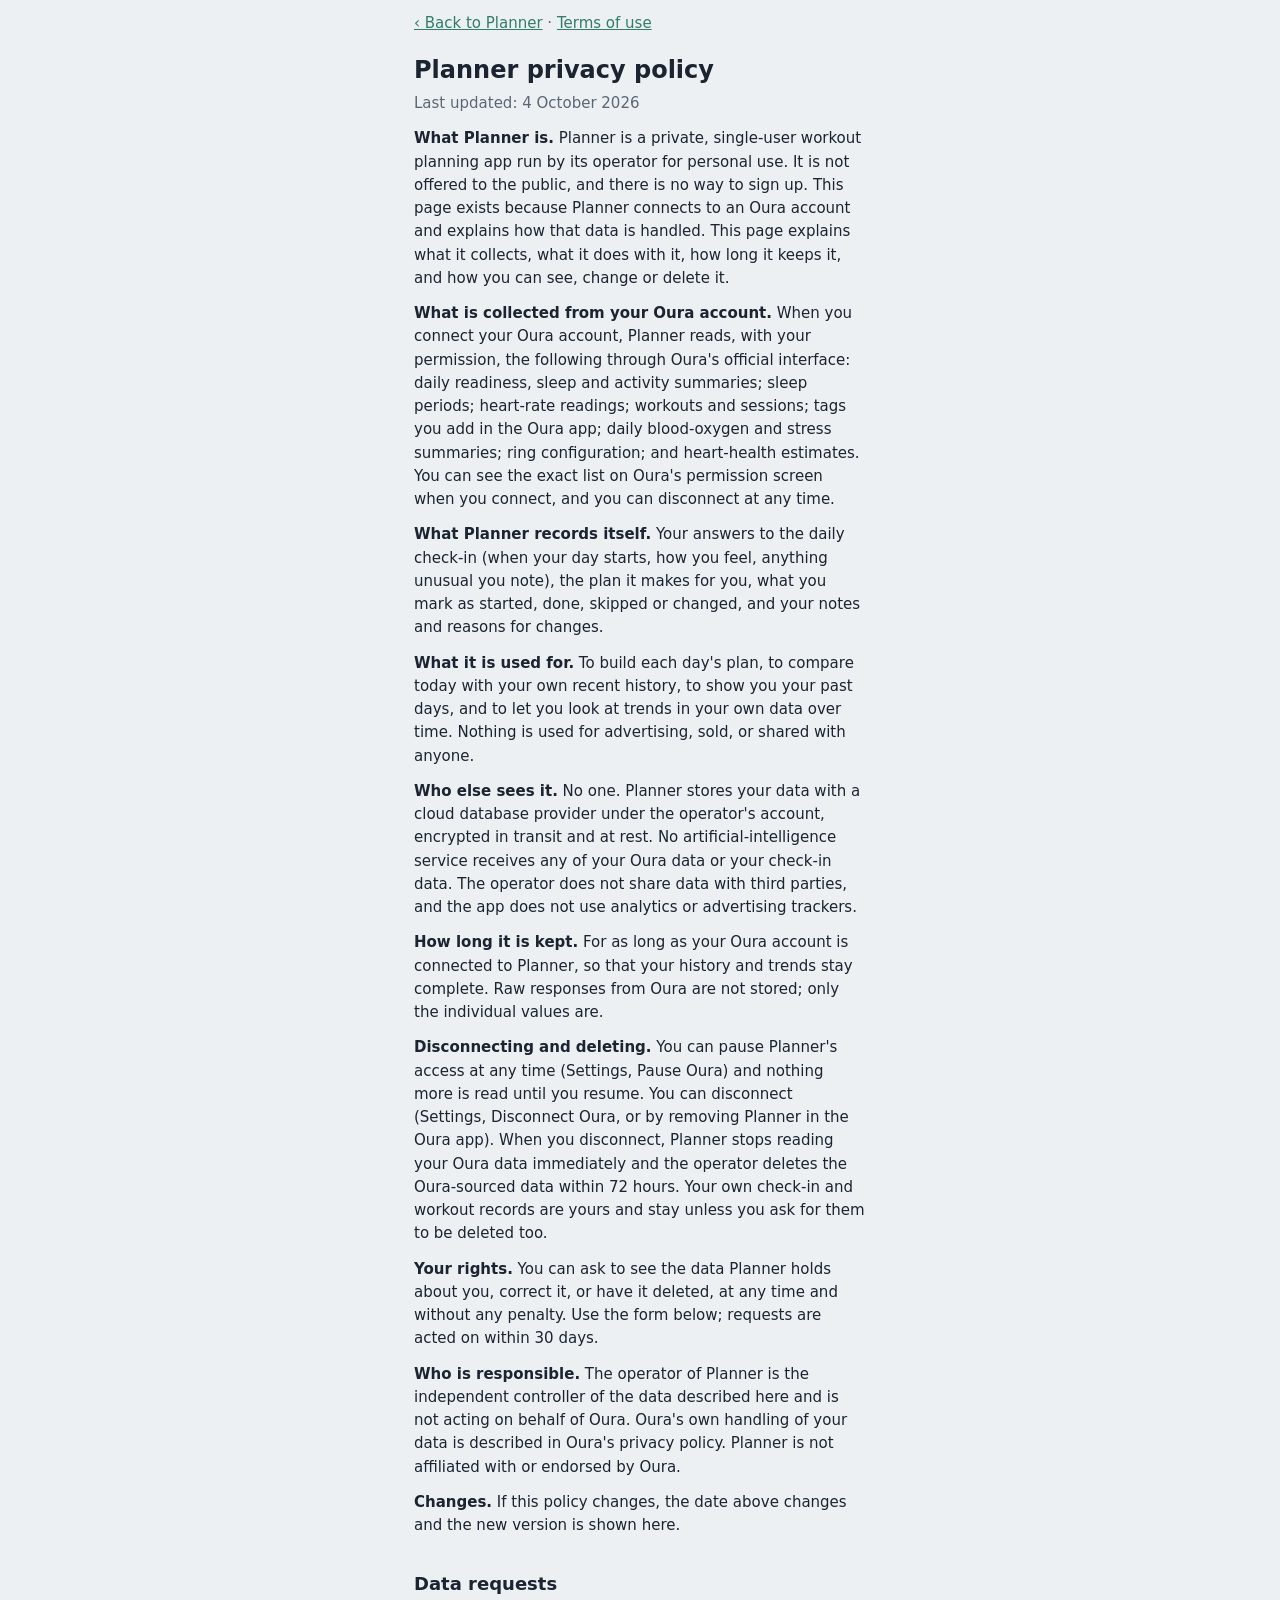
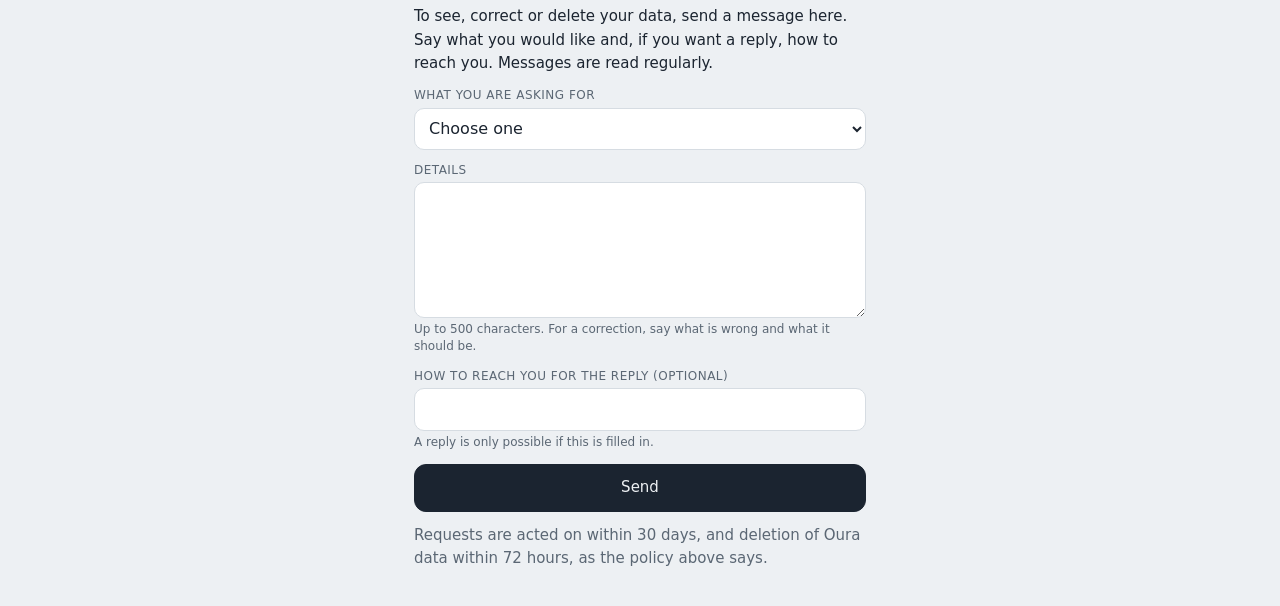
==== privacy.html @ 6c349aa3 "Privacy policy, terms of use, and the data request form Two plain pages on the app's address, with t" ====
<!doctype html>
<html lang="en">
<head>
  <meta charset="utf-8">
  <meta name="viewport" content="width=device-width, initial-scale=1, viewport-fit=cover">
  <meta name="robots" content="noindex, nofollow">
  <meta name="theme-color" content="#2F7D6B">
  <title>Planner privacy policy</title>
  <link rel="icon" href="icon.png">
  <link rel="stylesheet" href="app.css">
</head>
<body>
  <main class="app doc">
    <p class="muted"><a href="./">‹ Back to Planner</a> · <a href="terms.html">Terms of use</a></p>
    <h1>Planner privacy policy</h1>
    <p class="muted">Last updated: 4 October 2026</p>

    <p><b>What Planner is.</b> Planner is a private, single-user workout planning app run by its operator for personal use. It is not offered to the public, and there is no way to sign up. This page exists because Planner connects to an Oura account and explains how that data is handled. This page explains what it collects, what it does with it, how long it keeps it, and how you can see, change or delete it.</p>

    <p><b>What is collected from your Oura account.</b> When you connect your Oura account, Planner reads, with your permission, the following through Oura's official interface: daily readiness, sleep and activity summaries; sleep periods; heart-rate readings; workouts and sessions; tags you add in the Oura app; daily blood-oxygen and stress summaries; ring configuration; and heart-health estimates. You can see the exact list on Oura's permission screen when you connect, and you can disconnect at any time.</p>

    <p><b>What Planner records itself.</b> Your answers to the daily check-in (when your day starts, how you feel, anything unusual you note), the plan it makes for you, what you mark as started, done, skipped or changed, and your notes and reasons for changes.</p>

    <p><b>What it is used for.</b> To build each day's plan, to compare today with your own recent history, to show you your past days, and to let you look at trends in your own data over time. Nothing is used for advertising, sold, or shared with anyone.</p>

    <p><b>Who else sees it.</b> No one. Planner stores your data with a cloud database provider under the operator's account, encrypted in transit and at rest. No artificial-intelligence service receives any of your Oura data or your check-in data. The operator does not share data with third parties, and the app does not use analytics or advertising trackers.</p>

    <p><b>How long it is kept.</b> For as long as your Oura account is connected to Planner, so that your history and trends stay complete. Raw responses from Oura are not stored; only the individual values are.</p>

    <p><b>Disconnecting and deleting.</b> You can pause Planner's access at any time (Settings, Pause Oura) and nothing more is read until you resume. You can disconnect (Settings, Disconnect Oura, or by removing Planner in the Oura app). When you disconnect, Planner stops reading your Oura data immediately and the operator deletes the Oura-sourced data within 72 hours. Your own check-in and workout records are yours and stay unless you ask for them to be deleted too.</p>

    <p><b>Your rights.</b> You can ask to see the data Planner holds about you, correct it, or have it deleted, at any time and without any penalty. Use the form below; requests are acted on within 30 days.</p>

    <p><b>Who is responsible.</b> The operator of Planner is the independent controller of the data described here and is not acting on behalf of Oura. Oura's own handling of your data is described in Oura's privacy policy. Planner is not affiliated with or endorsed by Oura.</p>

    <p><b>Changes.</b> If this policy changes, the date above changes and the new version is shown here.</p>

    <h2 id="requests">Data requests</h2>
    <p>To see, correct or delete your data, send a message here. Say what you would like and, if you want a reply, how to reach you. Messages are read regularly.</p>

    <form id="request">
      <label class="fld"><span>What you are asking for</span>
        <select id="r-type" required>
          <option value="">Choose one</option>
          <option value="see">See the data held about me</option>
          <option value="correct">Correct something</option>
          <option value="delete">Delete my data</option>
          <option value="disconnect">Disconnect my Oura account</option>
          <option value="other">Something else</option>
        </select></label>
      <label class="fld"><span>Details</span>
        <textarea id="r-message" required maxlength="500" rows="5"></textarea>
        <small>Up to 500 characters. For a correction, say what is wrong and what it should be.</small></label>
      <label class="fld"><span>How to reach you for the reply (optional)</span>
        <input type="text" id="r-contact" maxlength="100" autocomplete="off">
        <small>A reply is only possible if this is filled in.</small></label>
      <div class="hp" aria-hidden="true"><label>Website <input type="text" id="r-website" tabindex="-1" autocomplete="off"></label></div>
      <button class="btn primary" type="submit">Send</button>
    </form>
    <p class="ok" id="thanks" hidden>Thank you. Your request has been received.</p>
    <p class="muted">Requests are acted on within 30 days, and deletion of Oura data within 72 hours, as the policy above says.</p>
  </main>
  <script src="config.js"></script>
  <script src="privacy.js"></script>
</body>
</html>
---- app.css ----
/* Big tap targets, readable at arm's length. */
:root{
  --bg:#EDF0F3; --surface:#FFFFFF; --surface2:#F5F7F9; --ink:#1B2430; --muted:#5B6774; --line:#D6DCE2;
  --accent:#2F7D6B; --accent-ink:#FFFFFF;
  --green:#2F7D6B; --yellow:#B7841C; --red:#B4453A;
  --green-bg:#E3F1EC; --yellow-bg:#F7EEDC; --red-bg:#F6E3E0;
  --skip:#8A94A0;
  --font:"Atkinson Hyperlegible",system-ui,-apple-system,"Segoe UI",sans-serif;
  --mono:"DM Mono",ui-monospace,SFMono-Regular,Menlo,monospace;
}
@media (prefers-color-scheme: dark){
  :root{
    --bg:#12171D; --surface:#1B222B; --surface2:#222B35; --ink:#E8ECF0; --muted:#A3ADB8; --line:#33404C;
    --accent:#4FB39B; --accent-ink:#0F1A17;
    --green:#4FB39B; --yellow:#D9A441; --red:#E06A5E;
    --green-bg:#1C3A32; --yellow-bg:#3A2F16; --red-bg:#3E1F1B;
    --skip:#7A8592;
  }
}
*{box-sizing:border-box}
html,body{margin:0;background:var(--bg);color:var(--ink);font-family:var(--font);font-size:16px;line-height:1.45;-webkit-text-size-adjust:100%}
body{padding:env(safe-area-inset-top) env(safe-area-inset-right) env(safe-area-inset-bottom) env(safe-area-inset-left)}
.app{max-width:480px;margin:0 auto;min-height:100vh;display:flex;flex-direction:column;padding:12px 14px 24px}
button:focus-visible,input:focus-visible,textarea:focus-visible{outline:2px solid var(--accent);outline-offset:2px}
button{font:inherit;color:inherit}
h1{font-size:22px;margin:0 0 6px}
.muted{color:var(--muted);font-size:13px}
.err{background:var(--red-bg);color:var(--red);padding:10px 12px;border-radius:10px;margin:8px 0;font-size:14px}
.ok{background:var(--green-bg);color:var(--green);padding:10px 12px;border-radius:10px;margin:8px 0;font-size:14px}

.top{display:flex;justify-content:space-between;align-items:center;font-family:var(--mono);font-size:12px;color:var(--muted);padding:2px 4px 10px}
.top button{background:none;border:0;color:var(--muted);font-family:var(--mono);font-size:12px;padding:6px;cursor:pointer}

.crumb{display:flex;align-items:center;gap:8px;padding:2px 2px 10px}
.crumb button{background:none;border:1px solid var(--line);border-radius:10px;padding:8px 12px;cursor:pointer;min-height:40px}
.crumb .pos{margin-left:auto;font-family:var(--mono);font-size:12px;color:var(--muted)}

.q{margin:0 0 12px}
.q .lab{font-weight:700;margin:0 0 6px}
.opts{display:grid;grid-template-columns:1fr 1fr;gap:6px}
.opts.one{grid-template-columns:1fr}
.opt{font-size:15px;min-height:44px;padding:10px;border:1px solid var(--line);border-radius:10px;background:var(--surface2);color:var(--ink);cursor:pointer;text-align:left}
.opt[aria-pressed="true"]{background:var(--ink);color:var(--bg);border-color:var(--ink)}
input.opt{font-family:var(--mono);font-size:18px}
input.opt[disabled]{opacity:.4}
.txt{width:100%;font:inherit;font-size:15px;padding:10px;border:1px solid var(--line);border-radius:10px;background:var(--surface);color:var(--ink);margin-top:6px;min-height:44px}
.shots{display:flex;gap:6px;flex-wrap:wrap;margin:4px 0 0}
.shot{flex:1;min-width:100px;border:1px dashed var(--line);border-radius:10px;padding:10px;font-size:13px;color:var(--muted);text-align:center;background:var(--surface2)}
.shot b{display:block;color:var(--ink);font-size:14px}
.thumbs{display:flex;gap:6px;flex-wrap:wrap;margin-top:6px}
.thumb{width:56px;height:96px;object-fit:cover;border-radius:8px;border:1px solid var(--line);background:var(--surface2)}
.file{display:block;margin-top:6px}

.tier{border-radius:14px;padding:12px 14px;margin:0 0 10px}
.tier.green{background:var(--green-bg);color:var(--green)}
.tier.yellow{background:var(--yellow-bg);color:var(--yellow)}
.tier.red{background:var(--red-bg);color:var(--red)}
.tier.no_data,.tier.plain{background:var(--surface2);color:var(--ink)}
.tier .t{font-weight:700;font-size:15px}
.tier .why{color:var(--ink);font-size:14px;margin-top:2px}
.total{display:flex;align-items:baseline;gap:8px;padding:4px 6px 10px;font-family:var(--mono)}
.total .n{font-size:34px;font-weight:500;line-height:1}
.total .u{color:var(--muted);font-size:14px}
.total .left{margin-left:auto;font-size:12px;color:var(--muted)}

.rows{list-style:none;margin:0;padding:0;display:flex;flex-direction:column;gap:8px}
.row{display:grid;grid-template-columns:34px 1fr auto;gap:10px;align-items:center;padding:10px 10px 10px 8px;border:1px solid var(--line);border-radius:12px;background:var(--surface);cursor:pointer;min-height:56px}
.row.cur{border-color:var(--accent)}
.row.done{opacity:.72}
.row.done .name{text-decoration:line-through;text-decoration-color:var(--accent)}
.row.skip{opacity:.55}
.row.skip .name{text-decoration:line-through;text-decoration-color:var(--skip)}
.ring{width:30px;height:30px;border-radius:50%;display:grid;place-items:center;font-family:var(--mono);font-size:11px;color:var(--muted);border:2px solid var(--line)}
.ring.full{background:var(--accent);border-color:var(--accent);color:var(--accent-ink)}
.box{width:30px;height:30px;border:2px solid var(--line);border-radius:8px;background:var(--surface2);display:grid;place-items:center;font-size:18px;color:var(--accent-ink);appearance:none;-webkit-appearance:none;margin:0;cursor:pointer}
.box:checked{background:var(--accent);border-color:var(--accent)}
.box:checked::after{content:"✓"}
.row.skip .box{border-style:dashed;background:transparent}
.row.skip .box::after{content:"–";color:var(--skip)}
.name{font-weight:700;font-size:16px}
.short{color:var(--muted);font-size:13px;margin-top:1px}
.min{font-family:var(--mono);font-size:14px;color:var(--muted)}
.extra .name{font-weight:400;font-style:italic}
.foot{margin-top:auto;padding-top:12px;display:flex;gap:8px}
.foot.wrap{flex-wrap:wrap}
.btn{font-size:15px;padding:12px 14px;border-radius:12px;border:1px solid var(--line);background:var(--surface2);color:var(--ink);cursor:pointer;flex:1;min-height:48px}
.btn.primary{background:var(--ink);color:var(--bg);border-color:var(--ink)}
.btn.accent{background:var(--accent);color:var(--accent-ink);border-color:var(--accent)}
.btn:disabled{opacity:.4;cursor:default}
.btn.sm{flex:0 0 auto;font-size:13px;padding:8px 10px;min-height:40px;border-radius:9px}

.ex{flex:1;display:flex;flex-direction:column;gap:12px}
.ex h2{font-size:24px;margin:4px 0 0}
.ex .m{font-family:var(--mono);color:var(--muted);font-size:14px}
.ex p{margin:0;font-size:17px;line-height:1.5}
.watch{background:var(--surface2);border-left:4px solid var(--accent);padding:10px 12px;border-radius:0 10px 10px 0;font-size:15px}
.watch b{display:block;font-size:12px;letter-spacing:.06em;text-transform:uppercase;color:var(--muted);margin-bottom:2px}
.dfoot{display:grid;grid-template-columns:1fr 1fr;gap:8px;margin-top:auto;padding-top:12px}
.dfoot .big{grid-column:1/-1;font-size:17px;padding:16px}
.note{width:100%;font:inherit;font-size:15px;padding:12px;border:1px solid var(--line);border-radius:12px;background:var(--surface);color:var(--ink);resize:none;min-height:70px}

.nx{display:grid;grid-template-columns:1fr auto auto;gap:8px;align-items:center;padding:10px;border:1px solid var(--line);border-radius:12px;background:var(--surface)}
.nx .name{font-size:15px}
.nx .t{font-family:var(--mono);font-size:12px;color:var(--muted)}
.nx button{font-size:13px;padding:8px 10px;border-radius:9px;border:1px solid var(--line);background:var(--surface2);color:var(--ink);cursor:pointer;min-height:40px}
.nx button.on{background:var(--accent);color:var(--accent-ink);border-color:var(--accent)}
.nx.meet{background:var(--surface2)}
.list{list-style:none;margin:0;padding:0;display:flex;flex-direction:column;gap:8px}
.list li{padding:12px;border:1px solid var(--line);border-radius:12px;background:var(--surface);cursor:pointer}
.list li .name{font-size:15px}
.home .big{font-size:17px;padding:16px}
.stack{display:flex;flex-direction:column;gap:8px}
@media (prefers-reduced-motion:no-preference){.row,.box,.btn,.opt{transition:background .15s,border-color .15s,opacity .15s}}

/* Settings, Rules */
.card{border:1px solid var(--line);border-radius:14px;padding:12px 14px;background:var(--surface);margin:0 0 10px}
.card .h{font-weight:700;font-size:15px}
.card .line{font-size:14px;margin-top:4px}
.link{font:inherit;font-size:inherit;background:none;border:0;padding:0;color:var(--accent);text-decoration:underline;cursor:pointer}
.kv{display:grid;grid-template-columns:1fr auto;gap:6px 10px;align-items:center;padding:9px 0;border-bottom:1px solid var(--line)}
.kv:last-child{border-bottom:0}
.kv .k{font-size:14px;min-width:0}
.kv .k small{display:block;color:var(--muted);font-size:12px}
.kv input{font:inherit;font-family:var(--mono);font-size:16px;width:76px;padding:8px 6px;text-align:right;border:1px solid var(--line);border-radius:8px;background:var(--surface2);color:var(--ink)}
.kv .u{font-family:var(--mono);font-size:12px;color:var(--muted);margin-left:4px}
.kv .ro{font-family:var(--mono);font-size:14px}
.kvb{white-space:nowrap}
.x{font:inherit;font-size:12px;color:var(--muted);background:none;border:1px solid var(--line);border-radius:8px;padding:8px 10px;cursor:pointer;min-height:36px}
.retired{opacity:.55}
.retired .k{text-decoration:line-through}
.tmpl,.grp{display:inline-block;font-size:11px;letter-spacing:.04em;text-transform:uppercase;color:var(--muted);border:1px solid var(--line);border-radius:999px;padding:1px 7px;margin-left:6px;vertical-align:1px;text-decoration:none}
.tabs{display:flex;gap:6px;flex-wrap:wrap;margin:0 0 10px}
.tabs button{font:inherit;font-size:13px;padding:8px 12px;border-radius:999px;border:1px solid var(--line);background:var(--surface);color:var(--ink);cursor:pointer;min-height:38px}
.tabs button[aria-pressed="true"]{background:var(--ink);color:var(--bg);border-color:var(--ink)}
.gridwrap{overflow-x:auto;margin:8px 0 10px}
.grid{border-collapse:collapse;font-size:12px;min-width:640px;background:var(--surface)}
.grid th,.grid td{border:1px solid var(--line);padding:6px;vertical-align:top;text-align:left}
.grid th{font-size:11px;letter-spacing:.04em;text-transform:uppercase;color:var(--muted);font-weight:400}
.grid td.c{cursor:pointer;min-width:84px}
.grid td.bad{background:var(--red-bg);color:var(--red)}
.cellb{font-size:11px;color:var(--muted);margin-bottom:4px}
.cellb b{display:block;font-size:12px;color:var(--ink)}
.grid .tmpl{margin-left:0}
.blk{border:1px solid var(--line);border-radius:14px;padding:10px 14px;background:var(--surface);display:flex;flex-direction:column}
.blk .nm{font-weight:700;font-size:15px}
.addset{font:inherit;font-size:13px;align-self:flex-start;background:none;border:1px solid var(--line);border-radius:8px;padding:8px 10px;cursor:pointer;color:var(--ink);min-height:38px;margin-top:6px}
.rowbtns{display:flex;gap:8px;flex-wrap:wrap;margin:0 0 10px}
.rowbtns .addset{margin-top:0}
.reason{display:flex;flex-direction:column;gap:6px;margin:10px 0 6px}
.reason input{font:inherit;font-size:16px;padding:10px;border:1px solid var(--line);border-radius:10px;background:var(--surface);color:var(--ink);width:100%;min-height:44px}
.reason input.need{border-color:var(--red)}
.tpl textarea{font:inherit;font-size:16px;width:100%;min-height:90px;padding:10px;border:1px solid var(--line);border-radius:10px;background:var(--surface);color:var(--ink);resize:vertical}
.preview{background:var(--surface2);border-left:4px solid var(--accent);padding:10px 12px;border-radius:0 10px 10px 0;font-size:15px;margin:8px 0;white-space:pre-wrap}
.hist{font-size:13px;color:var(--muted);display:flex;flex-direction:column;gap:10px}
.hist b{color:var(--ink);font-weight:400;font-size:14px}
.foot.col{flex-direction:column}
.btn.quiet{background:transparent;border-color:transparent;color:var(--muted);font-size:14px}
.btn.dark{background:var(--ink);color:var(--bg);border-color:var(--ink)}
code{font-family:var(--mono);font-size:12px}
.sheetbg{position:fixed;inset:0;background:rgba(0,0,0,.35);z-index:2}
.sheet{position:fixed;left:0;right:0;bottom:0;margin:0 auto;max-width:480px;max-height:90vh;overflow:auto;background:var(--surface);border:1px solid var(--line);border-radius:22px 22px 0 0;padding:14px 14px calc(14px + env(safe-area-inset-bottom));box-shadow:0 -8px 30px rgba(0,0,0,.18);display:none;flex-direction:column;gap:10px;z-index:3}
.sheet.on{display:flex}
.sheet .h2{font-weight:700;font-size:16px}
.sheet .acts{display:flex;gap:8px;flex-wrap:wrap}
.sheet .acts button{flex:1}
.sheet .card{margin:0}
.fld{display:flex;flex-direction:column;gap:3px;font-size:12px;color:var(--muted)}
.fld span{letter-spacing:.04em;text-transform:uppercase}
.fld input[type=text],.fld input[type=number],.fld select{font:inherit;font-size:16px;padding:9px 10px;border:1px solid var(--line);border-radius:10px;background:var(--surface);color:var(--ink);width:100%;min-height:42px}
.fld2{display:grid;grid-template-columns:1fr 1fr;gap:8px}
.mmss{display:flex;align-items:center;gap:4px;font-size:13px}
.mmss input{min-width:0}
.gchips{display:flex;flex-wrap:wrap;gap:6px}
.gchips button{font:inherit;font-size:13px;padding:8px 10px;border-radius:999px;border:1px solid var(--line);background:var(--surface);color:var(--ink);cursor:pointer;text-transform:none;letter-spacing:0}
.gchips button[aria-pressed="true"]{background:var(--accent);color:var(--accent-ink);border-color:var(--accent)}
.cellrow{display:grid;grid-template-columns:1fr auto auto auto;gap:4px;align-items:center;padding:6px 8px;border:1px solid var(--line);border-radius:10px;font-size:14px}
.cellrow button{font:inherit;font-size:13px;padding:8px 10px;border-radius:8px;border:1px solid var(--line);background:var(--surface2);color:var(--ink);cursor:pointer;min-height:36px}
.pick{display:flex;flex-direction:column;gap:4px}
.pick .pg{font-size:11px;letter-spacing:.04em;text-transform:uppercase;color:var(--muted);margin-top:4px}
.pick button{font:inherit;font-size:14px;text-align:left;padding:9px 10px;border-radius:8px;border:1px solid var(--line);background:var(--surface);color:var(--ink);cursor:pointer}
.pick button:disabled{opacity:.45;cursor:default}

/* Home */
.date{padding:2px 4px 12px}
.date .d{font-size:22px;font-weight:700}
.date .s{color:var(--muted);font-size:14px;margin-top:2px}
.ycard .big{font-weight:700;font-size:16px;margin-top:2px}
.ycard .acts{display:flex;gap:8px;margin-top:10px}
.ycard .acts button{font:inherit;font-size:14px;padding:10px;border-radius:10px;border:1px solid var(--line);background:var(--surface2);color:var(--ink);cursor:pointer;flex:1;min-height:44px}
.ycard .acts button:disabled{opacity:.45;cursor:default}
.ycard.closed{opacity:.8}
.ycard.one{display:block;width:100%;text-align:left;font:inherit;font-size:14px;color:var(--muted);cursor:pointer}
.cellrow .tmpl{margin-left:0}
.item{display:grid;grid-template-columns:1fr auto auto;gap:6px;align-items:center;padding:8px 10px;border:1px solid var(--line);border-radius:10px;font-size:15px}
.item button{font:inherit;font-size:14px;padding:9px 12px;border-radius:8px;border:1px solid var(--line);background:var(--surface2);color:var(--ink);cursor:pointer;min-height:40px}
.item button[aria-pressed="true"]{background:var(--ink);color:var(--bg);border-color:var(--ink)}

/* The block screen: exercises with their sets */
.exc .nm{display:flex;align-items:center;flex-wrap:wrap;gap:2px}
.exc .nm .link{font-weight:700;font-size:15px;color:var(--ink);text-align:left}
.exc .cue{color:var(--muted);font-size:13px;margin:2px 0 8px}
.exc.isskip{opacity:.6}
.tmpl.on{background:var(--accent);color:var(--accent-ink);border-color:var(--accent)}
.sets{list-style:none;margin:0;padding:0;display:flex;flex-direction:column;gap:6px}
.set{display:grid;grid-template-columns:34px 1fr auto;gap:8px;align-items:center;padding:7px 8px;border:1px solid var(--line);border-radius:10px;background:var(--surface)}
.set.done{background:var(--surface2)}
.set .ring{cursor:pointer;width:32px;height:32px;padding:0;font:inherit;font-family:var(--mono);font-size:12px;background:var(--surface);color:var(--muted)}
.set .ring.full{background:var(--accent);border-color:var(--accent);color:var(--accent-ink)}
.set .f{display:flex;flex-wrap:wrap;gap:6px;align-items:center;font-family:var(--mono);font-size:12px;color:var(--muted);min-width:0}
.set .f input,.set .f select{font:inherit;font-family:var(--mono);font-size:16px;padding:6px 2px;text-align:center;border:1px solid var(--line);border-radius:8px;background:var(--surface2);color:var(--ink);min-height:38px}
.set .f input{width:50px}
.set .f select{width:auto;text-align:left;padding-inline:4px;font-size:14px}
.mmss input{width:70px}

/* Privacy and terms pages */
.doc h1{font-size:24px;margin:6px 0 4px}
.doc h2{font-size:18px;margin:22px 0 8px}
.doc p{margin:0 0 12px;font-size:15px;line-height:1.55}
.doc a{color:var(--accent)}
.doc form{display:flex;flex-direction:column;gap:12px;margin:0 0 12px}
.doc .fld small{font-size:12px;color:var(--muted);text-transform:none;letter-spacing:0}
.doc .fld textarea{font:inherit;font-size:16px;padding:9px 10px;border:1px solid var(--line);border-radius:10px;background:var(--surface);color:var(--ink);width:100%;resize:vertical}
.doc [hidden]{display:none}
.hp{position:absolute;left:-9999px;width:1px;height:1px;overflow:hidden}
.links{text-align:center;margin-top:6px}
.links a{color:var(--muted)}
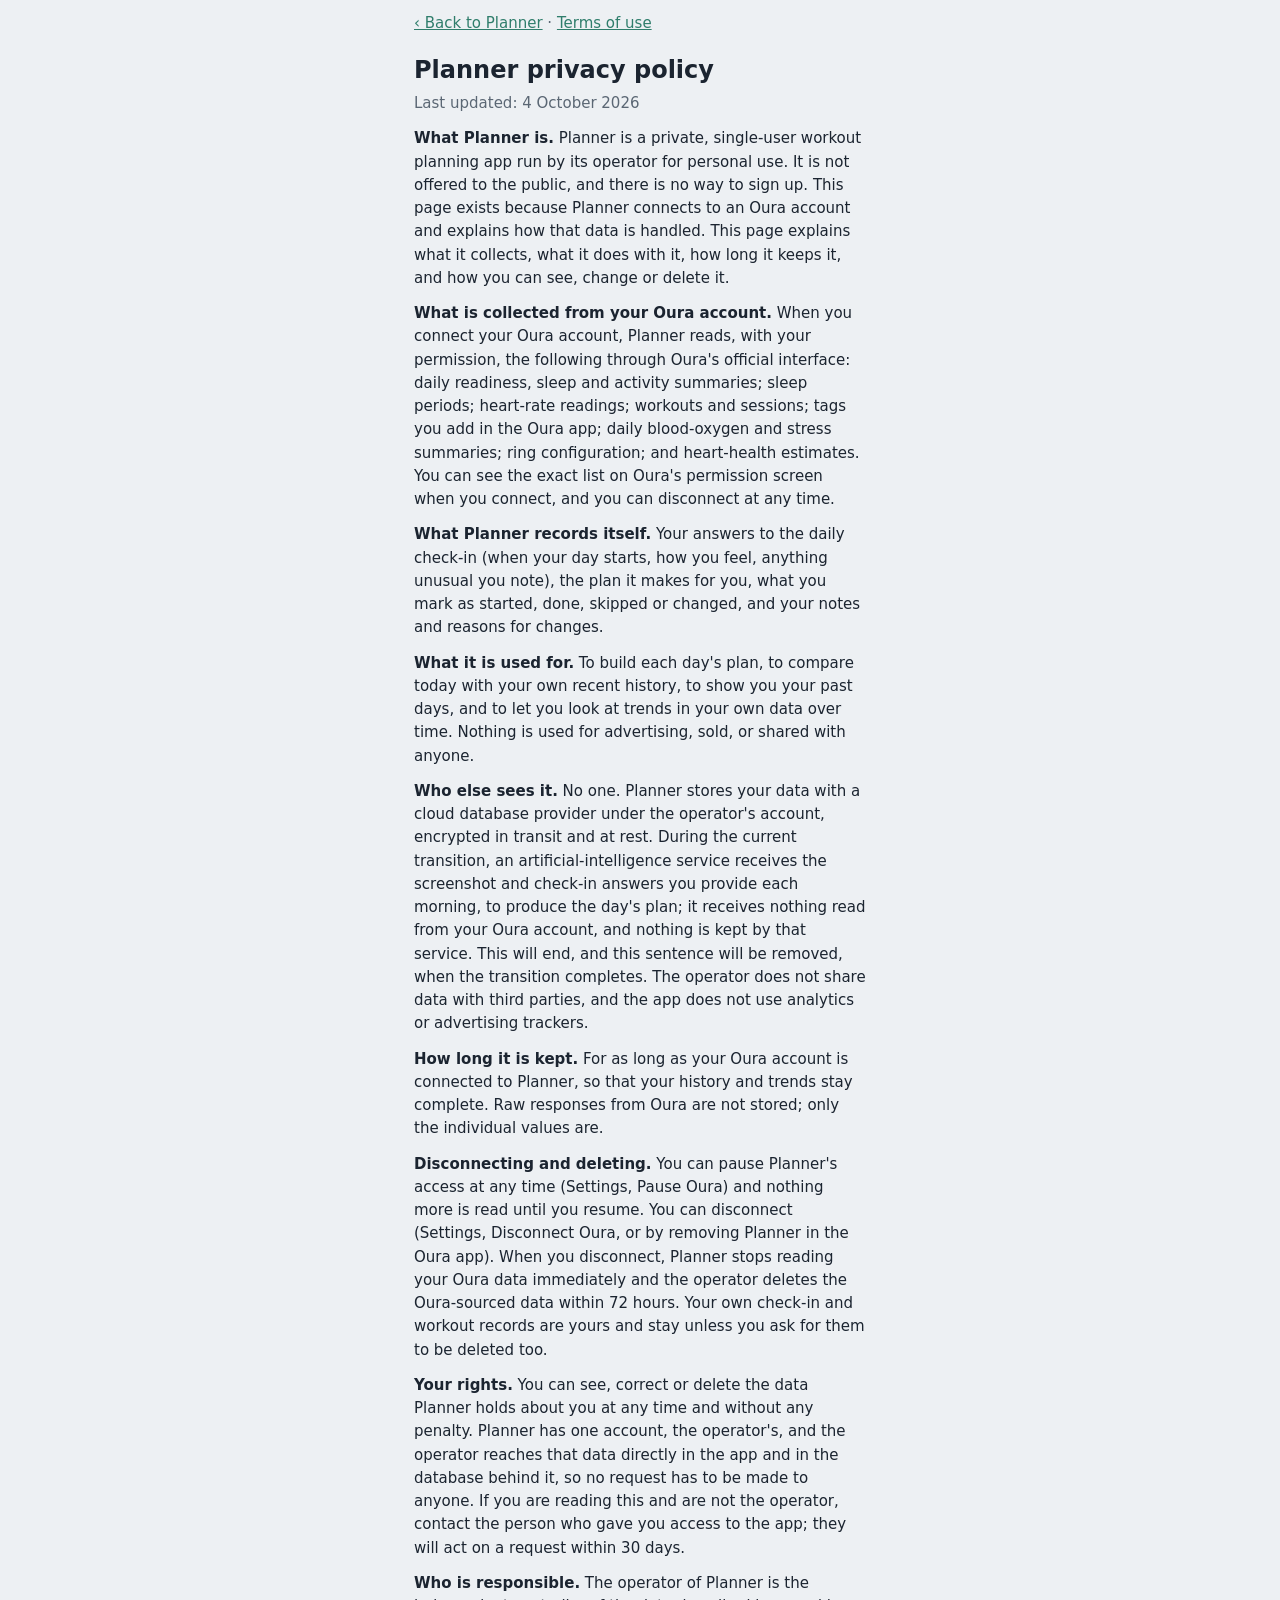
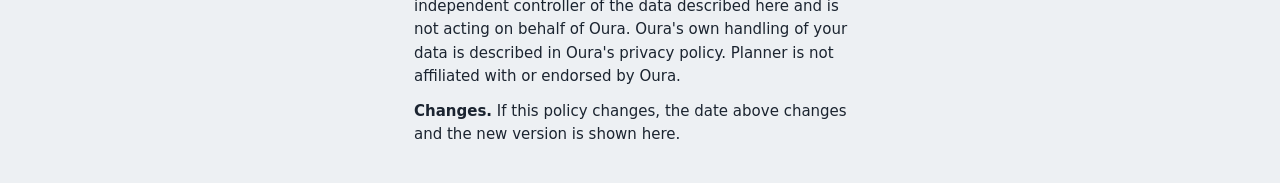
==== commit aed8a13e: "Privacy and terms: no form, and the wording for the transition The data request form and its script " ====
--- a/privacy.html
+++ b/privacy.html
@@ -23,44 +23,18 @@
 
     <p><b>What it is used for.</b> To build each day's plan, to compare today with your own recent history, to show you your past days, and to let you look at trends in your own data over time. Nothing is used for advertising, sold, or shared with anyone.</p>
 
-    <p><b>Who else sees it.</b> No one. Planner stores your data with a cloud database provider under the operator's account, encrypted in transit and at rest. No artificial-intelligence service receives any of your Oura data or your check-in data. The operator does not share data with third parties, and the app does not use analytics or advertising trackers.</p>
+    <p><b>Who else sees it.</b> No one. Planner stores your data with a cloud database provider under the operator's account, encrypted in transit and at rest. During the current transition, an artificial-intelligence service receives the screenshot and check-in answers you provide each morning, to produce the day's plan; it receives nothing read from your Oura account, and nothing is kept by that service. This will end, and this sentence will be removed, when the transition completes. The operator does not share data with third parties, and the app does not use analytics or advertising trackers.</p>
 
     <p><b>How long it is kept.</b> For as long as your Oura account is connected to Planner, so that your history and trends stay complete. Raw responses from Oura are not stored; only the individual values are.</p>
 
     <p><b>Disconnecting and deleting.</b> You can pause Planner's access at any time (Settings, Pause Oura) and nothing more is read until you resume. You can disconnect (Settings, Disconnect Oura, or by removing Planner in the Oura app). When you disconnect, Planner stops reading your Oura data immediately and the operator deletes the Oura-sourced data within 72 hours. Your own check-in and workout records are yours and stay unless you ask for them to be deleted too.</p>
 
-    <p><b>Your rights.</b> You can ask to see the data Planner holds about you, correct it, or have it deleted, at any time and without any penalty. Use the form below; requests are acted on within 30 days.</p>
+    <p><b>Your rights.</b> You can see, correct or delete the data Planner holds about you at any time and without any penalty. Planner has one account, the operator's, and the operator reaches that data directly in the app and in the database behind it, so no request has to be made to anyone. If you are reading this and are not the operator, contact the person who gave you access to the app; they will act on a request within 30 days.</p>
 
     <p><b>Who is responsible.</b> The operator of Planner is the independent controller of the data described here and is not acting on behalf of Oura. Oura's own handling of your data is described in Oura's privacy policy. Planner is not affiliated with or endorsed by Oura.</p>
 
     <p><b>Changes.</b> If this policy changes, the date above changes and the new version is shown here.</p>
 
-    <h2 id="requests">Data requests</h2>
-    <p>To see, correct or delete your data, send a message here. Say what you would like and, if you want a reply, how to reach you. Messages are read regularly.</p>
-
-    <form id="request">
-      <label class="fld"><span>What you are asking for</span>
-        <select id="r-type" required>
-          <option value="">Choose one</option>
-          <option value="see">See the data held about me</option>
-          <option value="correct">Correct something</option>
-          <option value="delete">Delete my data</option>
-          <option value="disconnect">Disconnect my Oura account</option>
-          <option value="other">Something else</option>
-        </select></label>
-      <label class="fld"><span>Details</span>
-        <textarea id="r-message" required maxlength="500" rows="5"></textarea>
-        <small>Up to 500 characters. For a correction, say what is wrong and what it should be.</small></label>
-      <label class="fld"><span>How to reach you for the reply (optional)</span>
-        <input type="text" id="r-contact" maxlength="100" autocomplete="off">
-        <small>A reply is only possible if this is filled in.</small></label>
-      <div class="hp" aria-hidden="true"><label>Website <input type="text" id="r-website" tabindex="-1" autocomplete="off"></label></div>
-      <button class="btn primary" type="submit">Send</button>
-    </form>
-    <p class="ok" id="thanks" hidden>Thank you. Your request has been received.</p>
-    <p class="muted">Requests are acted on within 30 days, and deletion of Oura data within 72 hours, as the policy above says.</p>
   </main>
-  <script src="config.js"></script>
-  <script src="privacy.js"></script>
 </body>
 </html>
--- a/app.css
+++ b/app.css
@@ -217,10 +217,5 @@
 .doc h2{font-size:18px;margin:22px 0 8px}
 .doc p{margin:0 0 12px;font-size:15px;line-height:1.55}
 .doc a{color:var(--accent)}
-.doc form{display:flex;flex-direction:column;gap:12px;margin:0 0 12px}
-.doc .fld small{font-size:12px;color:var(--muted);text-transform:none;letter-spacing:0}
-.doc .fld textarea{font:inherit;font-size:16px;padding:9px 10px;border:1px solid var(--line);border-radius:10px;background:var(--surface);color:var(--ink);width:100%;resize:vertical}
-.doc [hidden]{display:none}
-.hp{position:absolute;left:-9999px;width:1px;height:1px;overflow:hidden}
 .links{text-align:center;margin-top:6px}
 .links a{color:var(--muted)}
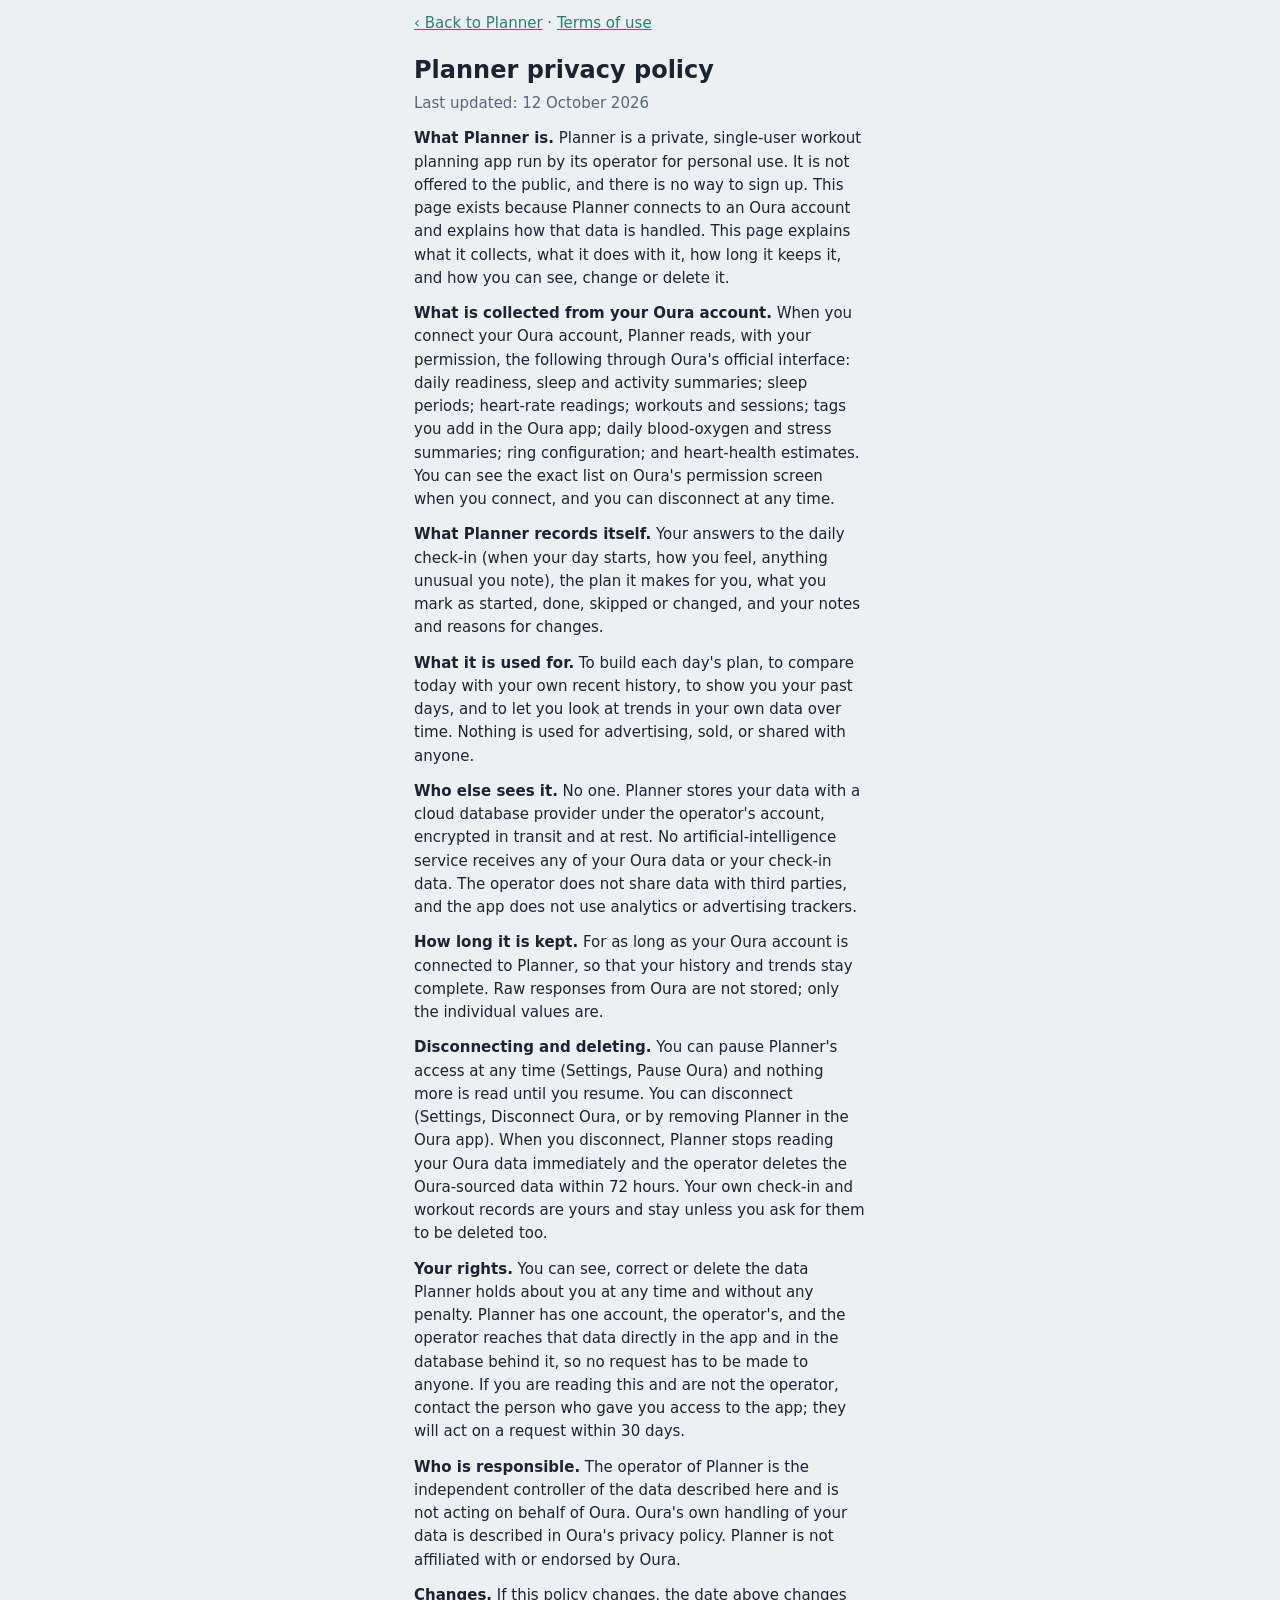
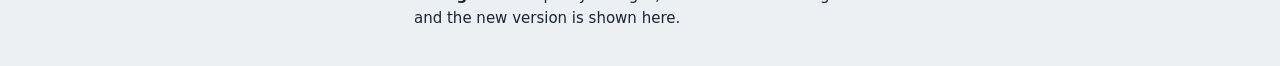
==== commit 55cc9363: "Retire the old check-in screen (step 10): no image field, no shots, no second screen when the ring i" ====
--- a/privacy.html
+++ b/privacy.html
@@ -13,7 +13,7 @@
   <main class="app doc">
     <p class="muted"><a href="./">‹ Back to Planner</a> · <a href="terms.html">Terms of use</a></p>
     <h1>Planner privacy policy</h1>
-    <p class="muted">Last updated: 4 October 2026</p>
+    <p class="muted">Last updated: 12 October 2026</p>
 
     <p><b>What Planner is.</b> Planner is a private, single-user workout planning app run by its operator for personal use. It is not offered to the public, and there is no way to sign up. This page exists because Planner connects to an Oura account and explains how that data is handled. This page explains what it collects, what it does with it, how long it keeps it, and how you can see, change or delete it.</p>
 
@@ -23,7 +23,7 @@
 
     <p><b>What it is used for.</b> To build each day's plan, to compare today with your own recent history, to show you your past days, and to let you look at trends in your own data over time. Nothing is used for advertising, sold, or shared with anyone.</p>
 
-    <p><b>Who else sees it.</b> No one. Planner stores your data with a cloud database provider under the operator's account, encrypted in transit and at rest. During the current transition, an artificial-intelligence service receives the screenshot and check-in answers you provide each morning, to produce the day's plan; it receives nothing read from your Oura account, and nothing is kept by that service. This will end, and this sentence will be removed, when the transition completes. The operator does not share data with third parties, and the app does not use analytics or advertising trackers.</p>
+    <p><b>Who else sees it.</b> No one. Planner stores your data with a cloud database provider under the operator's account, encrypted in transit and at rest. No artificial-intelligence service receives any of your Oura data or your check-in data. The operator does not share data with third parties, and the app does not use analytics or advertising trackers.</p>
 
     <p><b>How long it is kept.</b> For as long as your Oura account is connected to Planner, so that your history and trends stay complete. Raw responses from Oura are not stored; only the individual values are.</p>
 
--- a/app.css
+++ b/app.css
@@ -4,7 +4,7 @@
   --accent:#2F7D6B; --accent-ink:#FFFFFF;
   --green:#2F7D6B; --yellow:#B7841C; --red:#B4453A;
   --green-bg:#E3F1EC; --yellow-bg:#F7EEDC; --red-bg:#F6E3E0;
-  --skip:#8A94A0;
+  --skip:#8A94A0; --oura:#4B5FA6; --oura-bg:#E8EBF7;
   --font:"Atkinson Hyperlegible",system-ui,-apple-system,"Segoe UI",sans-serif;
   --mono:"DM Mono",ui-monospace,SFMono-Regular,Menlo,monospace;
 }
@@ -14,7 +14,7 @@
     --accent:#4FB39B; --accent-ink:#0F1A17;
     --green:#4FB39B; --yellow:#D9A441; --red:#E06A5E;
     --green-bg:#1C3A32; --yellow-bg:#3A2F16; --red-bg:#3E1F1B;
-    --skip:#7A8592;
+    --skip:#7A8592; --oura:#9FAEEB; --oura-bg:#232B44;
   }
 }
 *{box-sizing:border-box}
@@ -44,12 +44,6 @@
 input.opt{font-family:var(--mono);font-size:18px}
 input.opt[disabled]{opacity:.4}
 .txt{width:100%;font:inherit;font-size:15px;padding:10px;border:1px solid var(--line);border-radius:10px;background:var(--surface);color:var(--ink);margin-top:6px;min-height:44px}
-.shots{display:flex;gap:6px;flex-wrap:wrap;margin:4px 0 0}
-.shot{flex:1;min-width:100px;border:1px dashed var(--line);border-radius:10px;padding:10px;font-size:13px;color:var(--muted);text-align:center;background:var(--surface2)}
-.shot b{display:block;color:var(--ink);font-size:14px}
-.thumbs{display:flex;gap:6px;flex-wrap:wrap;margin-top:6px}
-.thumb{width:56px;height:96px;object-fit:cover;border-radius:8px;border:1px solid var(--line);background:var(--surface2)}
-.file{display:block;margin-top:6px}
 
 .tier{border-radius:14px;padding:12px 14px;margin:0 0 10px}
 .tier.green{background:var(--green-bg);color:var(--green)}
@@ -219,3 +213,66 @@
 .doc a{color:var(--accent)}
 .links{text-align:center;margin-top:6px}
 .links a{color:var(--muted)}
+
+/* Check-in #1 (V2): the Prep card, the manual card and the processing screen */
+.prep .prow{display:grid;grid-template-columns:30px 1fr auto;gap:8px;align-items:center;padding:7px 8px;border:1px solid var(--line);border-radius:10px;background:var(--surface)}
+.prep .prow.off{opacity:.5}
+.prep .pn{font-size:15px}
+.prep .pm{display:flex;align-items:center;gap:4px;font-family:var(--mono);font-size:13px;color:var(--muted)}
+.prep .pm input{font:inherit;font-family:var(--mono);font-size:14px;width:56px;padding:4px;text-align:center;border:1px solid var(--line);border-radius:8px;background:var(--surface2);color:var(--ink)}
+.manual{display:grid;grid-template-columns:1fr 1fr;gap:8px}
+.manual label{font-size:12px;color:var(--muted);display:flex;flex-direction:column;gap:3px}
+.manual label span{letter-spacing:.04em;text-transform:uppercase}
+.manual label input{font:inherit;font-size:16px;padding:9px 10px;border:1px solid var(--line);border-radius:10px;background:var(--surface);color:var(--ink);width:100%}
+.manual .wide{grid-column:1/-1}
+.proc{display:grid;place-items:center;text-align:center;gap:10px;align-content:center;padding:40px 12px}
+.proc .t{font-weight:700;font-size:17px}
+.spin{width:36px;height:36px;border-radius:50%;border:3px solid var(--line);border-top-color:var(--accent);animation:sp 1s linear infinite}
+@keyframes sp{to{transform:rotate(360deg)}}
+@media (prefers-reduced-motion:reduce){.spin{animation:none;border-top-color:var(--line)}}
+.steps{list-style:none;margin:0;padding:0;font-size:14px;color:var(--muted);display:flex;flex-direction:column;gap:4px;text-align:left}
+.steps li.ok{color:var(--ink)}
+.steps li.ok::before{content:"✓ ";color:var(--accent)}
+.steps li:not(.ok)::before{content:"· "}
+
+/* The Day view and the library picker (V2 step 8) */
+.vals{display:grid;grid-template-columns:repeat(3,1fr);gap:6px}
+.val{border:1px solid var(--line);border-radius:10px;padding:8px;background:var(--surface2)}
+.val b{display:block;font-size:11px;letter-spacing:.04em;text-transform:uppercase;color:var(--muted)}
+.val span{font-family:var(--mono);font-size:16px}
+.pick{display:flex;flex-direction:column;gap:4px;max-height:50vh;overflow:auto}
+.pick .pg{font-size:11px;letter-spacing:.04em;text-transform:uppercase;color:var(--muted);margin-top:6px}
+.pick button{font:inherit;font-size:14px;text-align:left;padding:8px 10px;border-radius:8px;border:1px solid var(--line);background:var(--surface);color:var(--ink);cursor:pointer}
+.pick button small{color:var(--muted);font-family:var(--mono);font-size:12px}
+.tog{display:flex;align-items:center;gap:8px;font-size:14px}
+.tog input{width:18px;height:18px}
+.else{display:flex;flex-wrap:wrap;gap:6px;align-items:center;font-family:var(--mono);font-size:12px;color:var(--muted)}
+.else input,.else select{font:inherit;font-family:var(--mono);font-size:16px;min-height:38px;padding:6px 8px;border:1px solid var(--line);border-radius:8px;background:var(--surface2);color:var(--ink)}
+.else input[type=text],.else select{flex:1 1 100%;font-family:var(--font)}
+.else input[type=number]{width:64px;text-align:center}
+.else label{display:flex;align-items:center;gap:4px}
+.pick .else button{flex:1 1 auto;text-align:center;font-weight:700}
+
+/* V2 step 8c, Goals: the goal line on a check-in, notes typed in place, the phase row on a grid, the schedule table. */
+.goalline{font-size:14px;padding:10px 12px;border:1px solid var(--line);border-left:3px solid var(--accent);border-radius:10px;margin:0 0 12px;background:var(--surface)}
+.txt.note{margin:6px 0 0;min-height:40px;font-size:14px;border-style:dashed}
+.txt.note:focus{border-style:solid}
+.bnote{border-left:2px solid var(--accent);padding-left:8px;margin-top:3px;color:var(--ink)}
+.phases{display:flex;gap:6px;flex-wrap:wrap;align-items:center;margin:0 0 10px;font-size:13px;color:var(--muted)}
+.phases button{font:inherit;font-family:var(--mono);font-size:13px;min-width:40px;min-height:36px;padding:6px 0;border-radius:8px;border:1px solid var(--line);background:var(--surface);color:var(--ink);cursor:pointer}
+.phases button[aria-pressed="true"]{background:var(--ink);color:var(--bg);border-color:var(--ink)}
+.sched{width:100%;border-collapse:collapse;font-size:13px;background:var(--surface);margin:0 0 10px}
+.sched th,.sched td{border:1px solid var(--line);padding:8px 6px;text-align:left;vertical-align:top}
+.sched th{font-size:11px;letter-spacing:.04em;text-transform:uppercase;color:var(--muted);font-weight:400}
+.sched td.c{cursor:pointer;min-height:44px}
+.sched tr.cur td,.sched tr.cur th{background:var(--surface2)}
+.goalrow{display:grid;grid-template-columns:30px 1fr auto;gap:8px;align-items:center;padding:8px 0;border-bottom:1px solid var(--line);font-size:14px}
+.goalrow:last-child{border-bottom:0}
+.goalrow small{display:block;color:var(--muted);font-size:12px}
+.saverow{display:flex;flex-direction:column;gap:6px;margin-top:8px}
+
+/* Oura match lines on the Day view (V2 step 9): one line under a matched block, a box for what Oura saw that nothing was tapped for. */
+.oline{display:inline-flex;align-items:center;gap:5px;color:var(--oura);font-size:13px;margin-top:3px}
+.oline .dot{width:7px;height:7px;border-radius:50%;background:var(--oura);flex:0 0 auto}
+.seen{margin:10px 0 0;padding:10px 12px;border-radius:12px;background:var(--oura-bg);color:var(--ink);font-size:14px;display:flex;flex-direction:column;gap:4px}
+.seen b{color:var(--oura);font-size:12px;letter-spacing:.04em;text-transform:uppercase}
